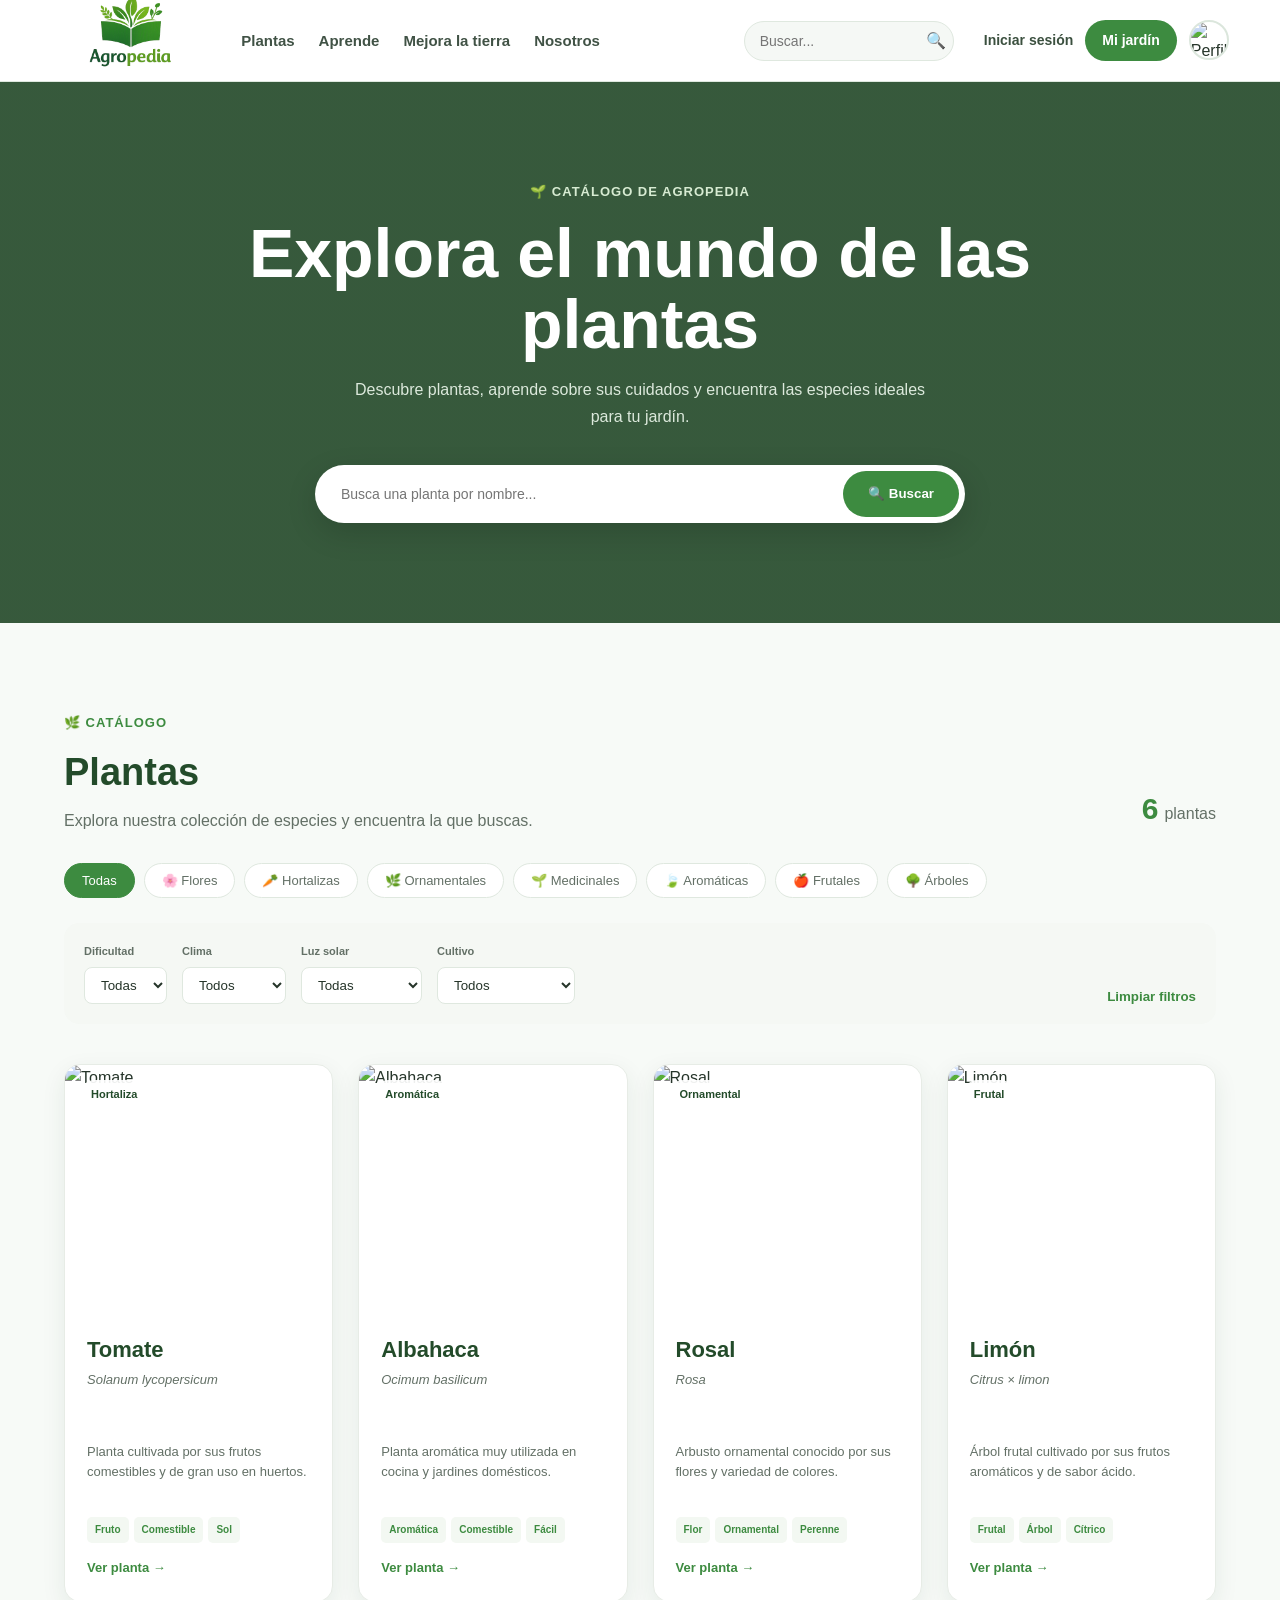
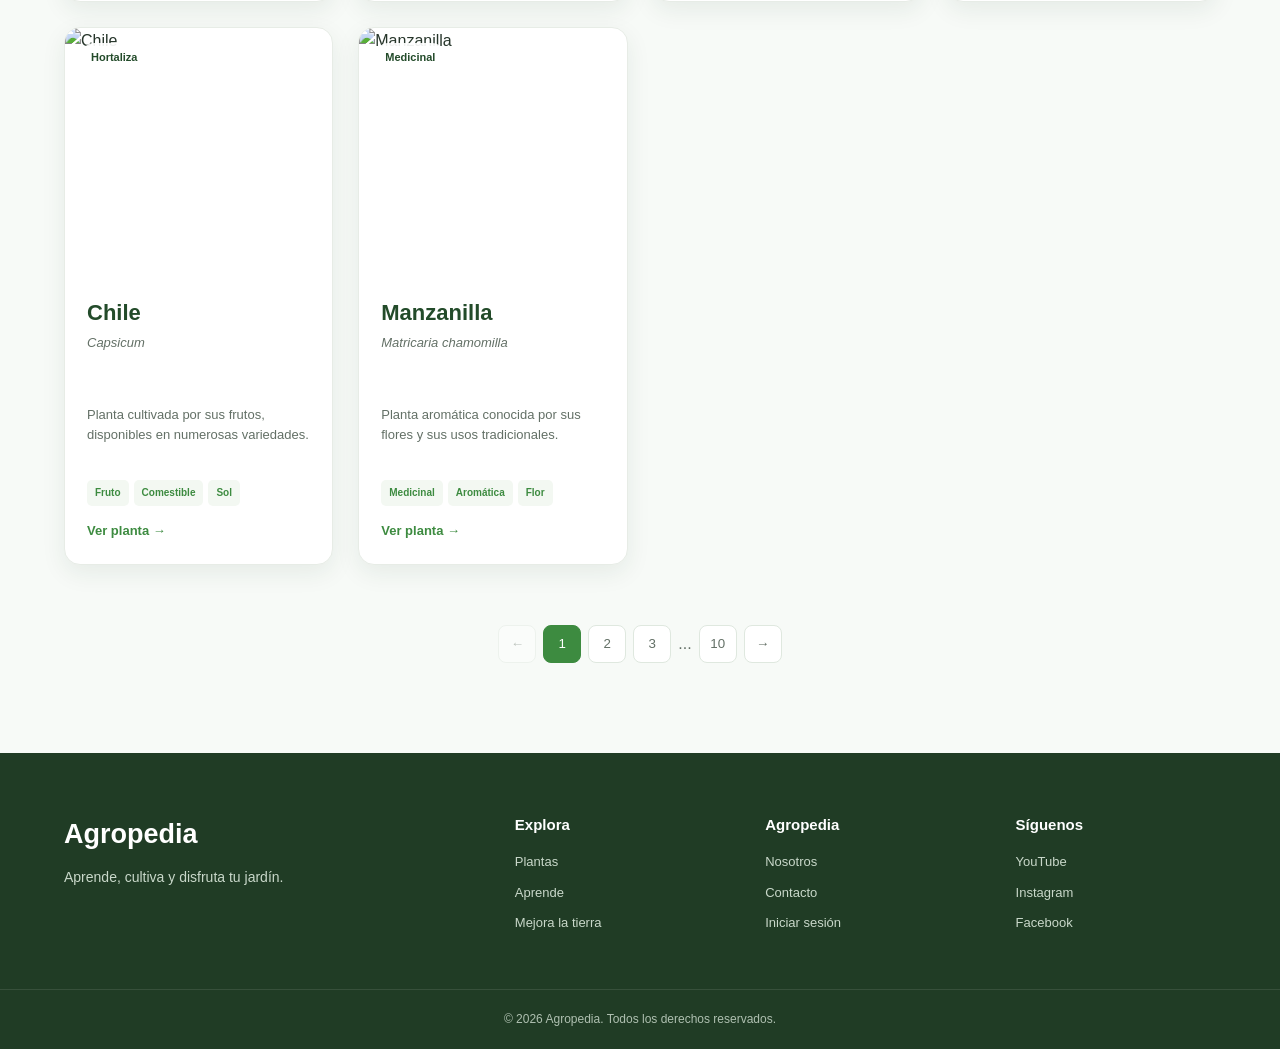
==== plantas.html @ c408614d "Primer commit - Agropedia" ====
<!DOCTYPE html>
<html lang="es">

<head>

    <meta charset="UTF-8">

    <meta name="viewport" content="width=device-width, initial-scale=1.0">

    <meta
        name="description"
        content="Explora el catálogo de plantas de Agropedia y descubre sus características, cuidados y formas de cultivo."
    >

    <title>Plantas | Agropedia</title>

    <link rel="stylesheet" href="css/style.css">
    <link rel="stylesheet" href="css/plantas.css">

</head>


<body>


    <!-- ==================================================
         NAVBAR
    =================================================== -->

    <header class="navbar">

        <div class="navbar-container">


            <!-- LOGO -->

            <a href="index.html" class="logo">

                <img
                    src="assets/images/logo.png"
                    alt="Agropedia"
                >

            </a>


            <!-- NAVEGACIÓN -->

            <nav class="main-navigation">

                <a
                    href="plantas.html"
                    class="active"
                >
                    Plantas
                </a>

                <a href="aprende.html">
                    Aprende
                </a>

                <a href="tierra.html">
                    Mejora la tierra
                </a>

                <a href="nosotros.html">
                    Nosotros
                </a>

            </nav>


            <!-- BUSCADOR -->

            <div class="search-container">

                <input
                    type="search"
                    id="searchInput"
                    placeholder="Buscar..."
                    aria-label="Buscar en Agropedia"
                >

                <button
                    type="button"
                    id="searchButton"
                >
                    🔍
                </button>

            </div>


            <!-- USUARIO -->

            <div class="user-navigation">

                <a
                    href="login.html"
                    class="login-button"
                >
                    Iniciar sesión
                </a>

                <a
                    href="mi-jardin.html"
                    class="garden-button"
                >
                    Mi jardín
                </a>

                <a
                    href="perfil.html"
                    class="user-profile"
                >

                    <img
                        src="assets/images/default-user.png"
                        alt="Perfil del usuario"
                    >

                </a>

            </div>


            <!-- MENÚ MÓVIL -->

            <button
                class="mobile-menu-button"
                id="mobileMenuButton"
                aria-label="Abrir menú"
            >
                ☰
            </button>


        </div>

    </header>



    <!-- ==================================================
         CONTENIDO PRINCIPAL
    =================================================== -->

    <main>


        <!-- ==================================================
             HERO
        =================================================== -->

        <section class="plants-hero">

            <div class="plants-hero-content">

                <span class="section-label">
                    🌱 Catálogo de Agropedia
                </span>

                <h1>
                    Explora el mundo de las plantas
                </h1>

                <p>
                    Descubre plantas, aprende sobre sus cuidados
                    y encuentra las especies ideales para tu jardín.
                </p>


                <!-- BUSCADOR PRINCIPAL -->

                <div class="plants-search">

                    <input
                        type="search"
                        id="plantSearch"
                        placeholder="Busca una planta por nombre..."
                        autocomplete="off"
                    >

                    <button
                        type="button"
                        id="plantSearchButton"
                    >
                        🔍 Buscar
                    </button>


                    <!-- RESULTADOS DEL AUTOCOMPLETADO -->

                    <div
                        class="search-suggestions"
                        id="searchSuggestions"
                    ></div>

                </div>

            </div>

        </section>



        <!-- ==================================================
             CATÁLOGO
        =================================================== -->

        <section class="plants-catalog section-container">


            <!-- ==================================================
                 ENCABEZADO
            =================================================== -->

            <div class="catalog-header">

                <div>

                    <span class="section-label">
                        🌿 Catálogo
                    </span>

                    <h2>
                        Plantas
                    </h2>

                    <p>
                        Explora nuestra colección de especies
                        y encuentra la que buscas.
                    </p>

                </div>


                <div class="plant-count">

                    <strong id="plantCount">
                        12
                    </strong>

                    <span>
                        plantas
                    </span>

                </div>

            </div>



            <!-- ==================================================
                 CATEGORÍAS
            =================================================== -->

            <div class="categories-container">

                <button
                    class="category-button active"
                    data-category="todas"
                >
                    Todas
                </button>

                <button
                    class="category-button"
                    data-category="flores"
                >
                    🌸 Flores
                </button>

                <button
                    class="category-button"
                    data-category="hortalizas"
                >
                    🥕 Hortalizas
                </button>

                <button
                    class="category-button"
                    data-category="ornamentales"
                >
                    🌿 Ornamentales
                </button>

                <button
                    class="category-button"
                    data-category="medicinales"
                >
                    🌱 Medicinales
                </button>

                <button
                    class="category-button"
                    data-category="aromaticas"
                >
                    🍃 Aromáticas
                </button>

                <button
                    class="category-button"
                    data-category="frutales"
                >
                    🍎 Frutales
                </button>

                <button
                    class="category-button"
                    data-category="arboles"
                >
                    🌳 Árboles
                </button>

            </div>



            <!-- ==================================================
                 FILTROS
            =================================================== -->

            <div class="filters-container">


                <div class="filter-group">

                    <label for="difficultyFilter">
                        Dificultad
                    </label>

                    <select id="difficultyFilter">

                        <option value="todas">
                            Todas
                        </option>

                        <option value="facil">
                            Fácil
                        </option>

                        <option value="media">
                            Media
                        </option>

                        <option value="dificil">
                            Difícil
                        </option>

                    </select>

                </div>


                <div class="filter-group">

                    <label for="climateFilter">
                        Clima
                    </label>

                    <select id="climateFilter">

                        <option value="todos">
                            Todos
                        </option>

                        <option value="calido">
                            Cálido
                        </option>

                        <option value="templado">
                            Templado
                        </option>

                        <option value="frio">
                            Frío
                        </option>

                    </select>

                </div>


                <div class="filter-group">

                    <label for="sunFilter">
                        Luz solar
                    </label>

                    <select id="sunFilter">

                        <option value="todas">
                            Todas
                        </option>

                        <option value="sol">
                            Sol directo
                        </option>

                        <option value="semisombra">
                            Semisombra
                        </option>

                        <option value="sombra">
                            Sombra
                        </option>

                    </select>

                </div>


                <div class="filter-group">

                    <label for="containerFilter">
                        Cultivo
                    </label>

                    <select id="containerFilter">

                        <option value="todos">
                            Todos
                        </option>

                        <option value="maceta">
                            Maceta
                        </option>

                        <option value="jardin">
                            Jardín
                        </option>

                        <option value="ambos">
                            Maceta y jardín
                        </option>

                    </select>

                </div>


                <button
                    type="button"
                    id="clearFilters"
                    class="clear-filters"
                >
                    Limpiar filtros
                </button>

            </div>



            <!-- ==================================================
                 GRID DE PLANTAS
            =================================================== -->

            <div
                class="plants-grid"
                id="plantsGrid"
            >


                <!-- TOMATE -->

                <article
                    class="plant-card"
                    data-category="hortalizas"
                    data-difficulty="media"
                    data-climate="calido"
                    data-sun="sol"
                    data-container="ambos"
                    data-name="tomate"
                >

                    <a href="planta.html?id=tomate">

                        <div class="plant-card-image">

                            <img
                                src="assets/images/plants/tomate.jpg"
                                alt="Tomate"
                                loading="lazy"
                            >

                            <span class="plant-card-category">
                                Hortaliza
                            </span>

                        </div>


                        <div class="plant-card-content">

                            <h3>
                                Tomate
                            </h3>

                            <p class="scientific-name">
                                <em>Solanum lycopersicum</em>
                            </p>

                            <p class="plant-card-description">
                                Planta cultivada por sus frutos
                                comestibles y de gran uso en huertos.
                            </p>


                            <div class="plant-tags">

                                <span>
                                    Fruto
                                </span>

                                <span>
                                    Comestible
                                </span>

                                <span>
                                    Sol
                                </span>

                            </div>


                            <span class="view-plant">
                                Ver planta →
                            </span>

                        </div>

                    </a>

                </article>



                <!-- ALBAHACA -->

                <article
                    class="plant-card"
                    data-category="aromaticas"
                    data-difficulty="facil"
                    data-climate="calido"
                    data-sun="sol"
                    data-container="ambos"
                    data-name="albahaca"
                >

                    <a href="planta.html?id=albahaca">

                        <div class="plant-card-image">

                            <img
                                src="assets/images/plants/albahaca.jpg"
                                alt="Albahaca"
                                loading="lazy"
                            >

                            <span class="plant-card-category">
                                Aromática
                            </span>

                        </div>


                        <div class="plant-card-content">

                            <h3>
                                Albahaca
                            </h3>

                            <p class="scientific-name">
                                <em>Ocimum basilicum</em>
                            </p>

                            <p class="plant-card-description">
                                Planta aromática muy utilizada
                                en cocina y jardines domésticos.
                            </p>


                            <div class="plant-tags">

                                <span>
                                    Aromática
                                </span>

                                <span>
                                    Comestible
                                </span>

                                <span>
                                    Fácil
                                </span>

                            </div>


                            <span class="view-plant">
                                Ver planta →
                            </span>

                        </div>

                    </a>

                </article>



                <!-- ROSAL -->

                <article
                    class="plant-card"
                    data-category="flores ornamentales"
                    data-difficulty="media"
                    data-climate="templado"
                    data-sun="sol"
                    data-container="ambos"
                    data-name="rosal"
                >

                    <a href="planta.html?id=rosal">

                        <div class="plant-card-image">

                            <img
                                src="assets/images/plants/rosal.jpg"
                                alt="Rosal"
                                loading="lazy"
                            >

                            <span class="plant-card-category">
                                Ornamental
                            </span>

                        </div>


                        <div class="plant-card-content">

                            <h3>
                                Rosal
                            </h3>

                            <p class="scientific-name">
                                <em>Rosa</em>
                            </p>

                            <p class="plant-card-description">
                                Arbusto ornamental conocido por
                                sus flores y variedad de colores.
                            </p>


                            <div class="plant-tags">

                                <span>
                                    Flor
                                </span>

                                <span>
                                    Ornamental
                                </span>

                                <span>
                                    Perenne
                                </span>

                            </div>


                            <span class="view-plant">
                                Ver planta →
                            </span>

                        </div>

                    </a>

                </article>



                <!-- LIMÓN -->

                <article
                    class="plant-card"
                    data-category="frutales arboles"
                    data-difficulty="media"
                    data-climate="calido"
                    data-sun="sol"
                    data-container="ambos"
                    data-name="limon"
                >

                    <a href="planta.html?id=limon">

                        <div class="plant-card-image">

                            <img
                                src="assets/images/plants/limon.jpg"
                                alt="Limón"
                                loading="lazy"
                            >

                            <span class="plant-card-category">
                                Frutal
                            </span>

                        </div>


                        <div class="plant-card-content">

                            <h3>
                                Limón
                            </h3>

                            <p class="scientific-name">
                                <em>Citrus × limon</em>
                            </p>

                            <p class="plant-card-description">
                                Árbol frutal cultivado por sus frutos
                                aromáticos y de sabor ácido.
                            </p>


                            <div class="plant-tags">

                                <span>
                                    Frutal
                                </span>

                                <span>
                                    Árbol
                                </span>

                                <span>
                                    Cítrico
                                </span>

                            </div>


                            <span class="view-plant">
                                Ver planta →
                            </span>

                        </div>

                    </a>

                </article>



                <!-- CHILE -->

                <article
                    class="plant-card"
                    data-category="hortalizas"
                    data-difficulty="media"
                    data-climate="calido"
                    data-sun="sol"
                    data-container="ambos"
                    data-name="chile"
                >

                    <a href="planta.html?id=chile">

                        <div class="plant-card-image">

                            <img
                                src="assets/images/plants/chile.jpg"
                                alt="Chile"
                                loading="lazy"
                            >

                            <span class="plant-card-category">
                                Hortaliza
                            </span>

                        </div>


                        <div class="plant-card-content">

                            <h3>
                                Chile
                            </h3>

                            <p class="scientific-name">
                                <em>Capsicum</em>
                            </p>

                            <p class="plant-card-description">
                                Planta cultivada por sus frutos,
                                disponibles en numerosas variedades.
                            </p>


                            <div class="plant-tags">

                                <span>
                                    Fruto
                                </span>

                                <span>
                                    Comestible
                                </span>

                                <span>
                                    Sol
                                </span>

                            </div>


                            <span class="view-plant">
                                Ver planta →
                            </span>

                        </div>

                    </a>

                </article>



                <!-- MANZANILLA -->

                <article
                    class="plant-card"
                    data-category="medicinales flores aromaticas"
                    data-difficulty="facil"
                    data-climate="templado"
                    data-sun="sol"
                    data-container="ambos"
                    data-name="manzanilla"
                >

                    <a href="planta.html?id=manzanilla">

                        <div class="plant-card-image">

                            <img
                                src="assets/images/plants/manzanilla.jpg"
                                alt="Manzanilla"
                                loading="lazy"
                            >

                            <span class="plant-card-category">
                                Medicinal
                            </span>

                        </div>


                        <div class="plant-card-content">

                            <h3>
                                Manzanilla
                            </h3>

                            <p class="scientific-name">
                                <em>Matricaria chamomilla</em>
                            </p>

                            <p class="plant-card-description">
                                Planta aromática conocida por sus
                                flores y sus usos tradicionales.
                            </p>


                            <div class="plant-tags">

                                <span>
                                    Medicinal
                                </span>

                                <span>
                                    Aromática
                                </span>

                                <span>
                                    Flor
                                </span>

                            </div>


                            <span class="view-plant">
                                Ver planta →
                            </span>

                        </div>

                    </a>

                </article>


            </div>



            <!-- ==================================================
                 SIN RESULTADOS
            =================================================== -->

            <div
                class="no-results"
                id="noResults"
            >

                <span>
                    🌱
                </span>

                <h3>
                    No encontramos plantas
                </h3>

                <p>
                    Intenta cambiar los filtros o realizar
                    una búsqueda diferente.
                </p>

            </div>



            <!-- ==================================================
                 PAGINACIÓN
            =================================================== -->

            <div class="pagination">

                <button
                    type="button"
                    disabled
                >
                    ←
                </button>

                <button
                    type="button"
                    class="active"
                >
                    1
                </button>

                <button
                    type="button"
                >
                    2
                </button>

                <button
                    type="button"
                >
                    3
                </button>

                <span>
                    ...
                </span>

                <button
                    type="button"
                >
                    10
                </button>

                <button
                    type="button"
                >
                    →
                </button>

            </div>


        </section>

    </main>



    <!-- ==================================================
         FOOTER
    =================================================== -->

    <footer class="footer">

        <div class="footer-container">


            <div class="footer-brand">

                <h3>
                    Agropedia
                </h3>

                <p>
                    Aprende, cultiva y disfruta tu jardín.
                </p>

            </div>


            <div class="footer-column">

                <h4>
                    Explora
                </h4>

                <a href="plantas.html">
                    Plantas
                </a>

                <a href="aprende.html">
                    Aprende
                </a>

                <a href="tierra.html">
                    Mejora la tierra
                </a>

            </div>


            <div class="footer-column">

                <h4>
                    Agropedia
                </h4>

                <a href="nosotros.html">
                    Nosotros
                </a>

                <a href="contacto.html">
                    Contacto
                </a>

                <a href="login.html">
                    Iniciar sesión
                </a>

            </div>


            <div class="footer-column">

                <h4>
                    Síguenos
                </h4>

                <a href="#">
                    YouTube
                </a>

                <a href="#">
                    Instagram
                </a>

                <a href="#">
                    Facebook
                </a>

            </div>


        </div>


        <div class="footer-bottom">

            <p>
                © 2026 Agropedia. Todos los derechos reservados.
            </p>

        </div>

    </footer>


    <script src="js/main.js"></script>
    <script src="js/plantas.js"></script>

</body>

</html>
---- css/style.css ----
/* ==================================================
   CONFIGURACIÓN GENERAL
================================================== */

* {
    margin: 0;
    padding: 0;
    box-sizing: border-box;
}

html {
    scroll-behavior: smooth;
}

body {
    font-family: Arial, Helvetica, sans-serif;

    background-color: #f7faf7;

    color: #26352a;

    line-height: 1.6;
}

a {
    text-decoration: none;
    color: inherit;
}

img {
    max-width: 100%;
    display: block;
}

button {
    font-family: inherit;
}


/* ==================================================
   VARIABLES
================================================== */

:root {

    --green-dark: #234b2a;

    --green: #3d8b40;

    --green-light: #eaf4e9;

    --green-soft: #f3f8f2;

    --text: #26352a;

    --text-light: #637066;

    --white: #ffffff;

    --border: #dfe8df;

    --shadow:
        0 8px 25px rgba(30, 70, 35, 0.08);

}


/* ==================================================
   CONTENEDOR
================================================== */

.section-container {

    width: 90%;

    max-width: 1250px;

    margin: auto;

}


/* ==================================================
   NAVBAR
================================================== */

.navbar {

    width: 100%;

    height: 82px;

    background-color: var(--white);

    border-bottom:
        1px solid var(--border);

    position: sticky;

    top: 0;

    z-index: 1000;

}

.navbar-container {

    width: 92%;

    max-width: 1450px;

    height: 100%;

    margin: auto;

    display: flex;

    align-items: center;

    gap: 30px;

}


/* LOGO */

.logo {

    flex-shrink: 0;

}

.logo img {

    width: 160px;

    height: auto;

}


/* NAVEGACIÓN */

.main-navigation {

    display: flex;

    align-items: center;

    gap: 24px;

}

.main-navigation a {

    color: #405245;

    font-size: 15px;

    font-weight: 600;

    white-space: nowrap;

    transition:
        color 0.2s ease;

}

.main-navigation a:hover {

    color: var(--green);

}


/* BUSCADOR */

.search-container {

    margin-left: auto;

    width: 210px;

    height: 40px;

    display: flex;

    align-items: center;

    background-color: #f5f8f5;

    border:
        1px solid var(--border);

    border-radius: 22px;

    overflow: hidden;

}

.search-container input {

    width: 100%;

    height: 100%;

    border: none;

    outline: none;

    background: transparent;

    padding: 0 15px;

    font-size: 14px;

}

.search-container button {

    width: 42px;

    height: 100%;

    border: none;

    background: transparent;

    cursor: pointer;

    font-size: 16px;

}


/* USUARIO */

.user-navigation {

    display: flex;

    align-items: center;

    gap: 12px;

}

.login-button {

    font-size: 14px;

    font-weight: 600;

    color: #3b503f;

    white-space: nowrap;

}

.login-button:hover {

    color: var(--green);

}

.garden-button {

    background-color: var(--green);

    color: white;

    padding:
        9px 17px;

    border-radius: 22px;

    font-size: 14px;

    font-weight: 600;

    white-space: nowrap;

    transition:
        background-color 0.2s ease;

}

.garden-button:hover {

    background-color: #2f7134;

}


/* FOTO DE USUARIO */

.user-profile {

    width: 40px;

    height: 40px;

    border-radius: 50%;

    overflow: hidden;

    border:
        2px solid #dbe6dc;

    flex-shrink: 0;

}

.user-profile img {

    width: 100%;

    height: 100%;

    object-fit: cover;

}


/* ==================================================
   HERO
================================================== */

.hero {

    min-height: 570px;

    display: flex;

    align-items: center;

    padding:
        80px 8%;

    background:
        linear-gradient(
            110deg,
            #eef6ed 0%,
            #f8fbf7 55%,
            #e5f0e3 100%
        );

}

.hero-content {

    max-width: 720px;

}

.hero-label {

    display: inline-block;

    color: var(--green);

    font-size: 14px;

    font-weight: 700;

    margin-bottom: 18px;

}

.hero h1 {

    font-size: clamp(
        42px,
        5vw,
        68px
    );

    line-height: 1.08;

    color: var(--green-dark);

    margin-bottom: 25px;

    letter-spacing: -1.5px;

}

.hero p {

    max-width: 650px;

    color: var(--text-light);

    font-size: 19px;

    line-height: 1.75;

    margin-bottom: 35px;

}

.hero-buttons {

    display: flex;

    gap: 15px;

}

.primary-button,
.secondary-button {

    display: inline-flex;

    align-items: center;

    justify-content: center;

    padding:
        13px 23px;

    border-radius: 28px;

    font-weight: 700;

    font-size: 15px;

}

.primary-button {

    background-color: var(--green);

    color: white;

}

.primary-button:hover {

    background-color: #2f7134;

}

.secondary-button {

    color: var(--green);

    border:
        1px solid var(--green);

    background-color: transparent;

}

.secondary-button:hover {

    background-color: var(--green-light);

}


/* ==================================================
   TÍTULOS DE SECCIÓN
================================================== */

.section-heading {

    text-align: center;

    max-width: 700px;

    margin:
        0 auto 45px;

}

.section-label {

    display: block;

    color: var(--green);

    font-size: 13px;

    font-weight: 800;

    text-transform: uppercase;

    letter-spacing: 1px;

    margin-bottom: 8px;

}

.section-heading h2 {

    color: var(--green-dark);

    font-size: 38px;

    line-height: 1.2;

    margin-bottom: 13px;

}

.section-heading p {

    color: var(--text-light);

    font-size: 16px;

}


/* ==================================================
   PLANTAS DE TEMPORADA
================================================== */

.seasonal-plants {

    padding:
        90px 0 70px;

}


/* CARRUSEL */

.plants-carousel {

    position: relative;

    display: flex;

    align-items: center;

}

.plants-carousel-track {

    width: 100%;

    display: grid;

    grid-template-columns:
        repeat(5, 1fr);

    gap: 18px;

}


/* TARJETA */

.plant-card {

    background-color: white;

    border:
        1px solid var(--border);

    border-radius: 16px;

    overflow: hidden;

    box-shadow: var(--shadow);

    transition:
        transform 0.25s ease,
        box-shadow 0.25s ease;

}

.plant-card:hover {

    transform:
        translateY(-5px);

    box-shadow:
        0 14px 30px
        rgba(30, 70, 35, 0.12);

}

.plant-image {

    height: 190px;

    position: relative;

    background-color: #e7eee6;

    overflow: hidden;

}

.plant-image img {

    width: 100%;

    height: 100%;

    object-fit: cover;

}


/* RANKING */

.plant-ranking {

    position: absolute;

    top: 12px;

    left: 12px;

    width: 34px;

    height: 34px;

    display: flex;

    align-items: center;

    justify-content: center;

    background-color: white;

    color: var(--green);

    border-radius: 50%;

    font-size: 13px;

    font-weight: 800;

    box-shadow:
        0 3px 10px
        rgba(0,0,0,0.12);

}


/* CONTENIDO TARJETA */

.plant-card-content {

    padding: 20px;

}

.plant-category {

    color: var(--green);

    font-size: 11px;

    font-weight: 800;

    text-transform: uppercase;

    letter-spacing: .5px;

}

.plant-card h3 {

    color: var(--green-dark);

    font-size: 22px;

    margin:
        5px 0 8px;

}

.plant-card p {

    color: var(--text-light);

    font-size: 13px;

    line-height: 1.55;

    min-height: 60px;

}

.plant-link {

    display: inline-block;

    margin-top: 12px;

    color: var(--green);

    font-size: 13px;

    font-weight: 700;

}


/* BOTONES CARRUSEL */

.carousel-button {

    position: absolute;

    z-index: 10;

    width: 42px;

    height: 42px;

    border: none;

    border-radius: 50%;

    background-color: white;

    color: var(--green-dark);

    box-shadow:
        0 5px 18px
        rgba(0,0,0,0.15);

    cursor: pointer;

    font-size: 28px;

    display: flex;

    align-items: center;

    justify-content: center;

}

.carousel-button:hover {

    background-color: var(--green);

    color: white;

}

.carousel-prev {

    left: -21px;

}

.carousel-next {

    right: -21px;

}


/* PIE CARRUSEL */

.carousel-footer {

    margin-top: 25px;

    display: flex;

    justify-content: center;

    align-items: center;

    gap: 20px;

    color: var(--text-light);

    font-size: 14px;

}

.carousel-indicators {

    display: flex;

    gap: 6px;

}

.carousel-indicators button {

    width: 7px;

    height: 7px;

    border: none;

    border-radius: 50%;

    background-color: #cdd9ce;

    cursor: pointer;

}

.carousel-indicators button.active {

    width: 22px;

    border-radius: 5px;

    background-color: var(--green);

}


/* ==================================================
   ESTACIÓN Y LUNA
================================================== */

.current-conditions {

    padding:
        30px 0 90px;

    display: grid;

    grid-template-columns:
        repeat(2, 1fr);

    gap: 25px;

}

.info-panel {

    min-height: 220px;

    display: flex;

    align-items: center;

    gap: 25px;

    padding: 35px;

    border-radius: 20px;

}

.season-panel {

    background:
        linear-gradient(
            135deg,
            #fff8df,
            #fffdf5
        );

}

.moon-panel {

    background:
        linear-gradient(
            135deg,
            #e9edf8,
            #f8f9fd
        );

}

.info-panel-icon {

    font-size: 55px;

    flex-shrink: 0;

}

.info-panel-content > span {

    font-size: 11px;

    font-weight: 800;

    color: var(--text-light);

    letter-spacing: 1px;

}

.info-panel h2 {

    margin:
        4px 0 8px;

    color: var(--green-dark);

    font-size: 28px;

}

.info-panel p {

    color: var(--text-light);

    font-size: 14px;

    margin-bottom: 12px;

}

.info-panel a {

    color: var(--green);

    font-size: 13px;

    font-weight: 700;

}

/* ==================================================
   CONSEJO DEL MOMENTO
================================================== */

.garden-advice-panel {

    grid-column: 1 / -1;

    display: grid;

    grid-template-columns:
        180px 1fr auto;

    align-items: center;

    gap: 30px;

    padding: 30px 35px;

    background:
        linear-gradient(
            135deg,
            var(--green-dark),
            var(--green)
        );

    color: white;

}


/* ==============================================
   HORA
============================================== */

.advice-time {

    display: flex;

    flex-direction: column;

    gap: 6px;

}

.advice-time #currentTime {

    font-size: 42px;

    font-weight: 700;

    line-height: 1;

}

.advice-time #timeOfDay {

    color: #d8e6d6;

    font-size: 13px;

}


/* ==============================================
   CONTENIDO DEL CONSEJO
============================================== */

.advice-content {

    border-left:
        1px solid
        rgba(255,255,255,.20);

    padding-left: 30px;

}

.advice-label {

    display: block;

    color: #c8d9c5;

    font-size: 10px;

    font-weight: 700;

    letter-spacing: 1.5px;

}

.advice-content h2 {

    margin:
        7px 0 8px;

    color: white;

    font-size: 24px;

}

.advice-content p {

    margin: 0;

    color: #dce8da;

    font-size: 13px;

    line-height: 1.6;

}


/* ==============================================
   CONTEXTO
============================================== */

.advice-context {

    display: flex;

    flex-direction: column;

    gap: 10px;

}

.advice-context span {

    padding:
        8px 12px;

    border-radius: 20px;

    background:
        rgba(255,255,255,.10);

    color: white;

    font-size: 11px;

    white-space: nowrap;

}


/* ==============================================
   RESPONSIVE
============================================== */

@media (max-width: 800px) {

    .garden-advice-panel {

        grid-template-columns: 1fr;

        gap: 20px;

    }


    .advice-content {

        border-left: none;

        border-top:
            1px solid
            rgba(255,255,255,.20);

        padding-left: 0;

        padding-top: 20px;

    }


    .advice-context {

        flex-direction: row;

        flex-wrap: wrap;

    }

}

/* ==================================================
   PLANTAS RECOMENDADAS
================================================== */

.recommended-plants {

    padding:
        20px 0 100px;

}

.plant-table-container {

    overflow-x: auto;

    border-radius: 15px;

    box-shadow: var(--shadow);

}

.plant-table {

    width: 100%;

    border-collapse: collapse;

    background-color: white;

}

.plant-table th {

    background-color: var(--green-dark);

    color: white;

    text-align: left;

    padding: 16px;

    font-size: 13px;

}

.plant-table td {

    padding: 17px 16px;

    border-bottom:
        1px solid #edf1ed;

    font-size: 14px;

    color: var(--text-light);

}

.plant-table tr:last-child td {

    border-bottom: none;

}

.plant-table td:first-child {

    font-weight: 700;

    color: var(--green-dark);

}

.plant-table td a {

    color: var(--green);

    font-weight: 700;

}


/* DIFICULTAD */

.difficulty {

    display: inline-block;

    padding:
        4px 10px;

    border-radius: 15px;

    font-size: 11px;

    font-weight: 700;

}

.difficulty.easy {

    background-color: #e5f3e5;

    color: #36723a;

}

.difficulty.medium {

    background-color: #fff2d9;

    color: #936b20;

}


/* ==================================================
   APRENDE
================================================== */

.learn-section {

    padding:
        90px 0;

    background-color: #edf5eb;

}

.learn-grid {

    display: grid;

    grid-template-columns:
        repeat(4, 1fr);

    gap: 20px;

}

.learn-card {

    padding: 30px;

    background-color: white;

    border-radius: 17px;

    box-shadow:
        0 5px 20px
        rgba(30,70,35,.05);

    transition:
        transform .2s ease;

}

.learn-card:hover {

    transform:
        translateY(-5px);

}

.learn-icon {

    font-size: 38px;

    margin-bottom: 15px;

}

.learn-card h3 {

    color: var(--green-dark);

    font-size: 21px;

    margin-bottom: 8px;

}

.learn-card p {

    color: var(--text-light);

    font-size: 14px;

    margin-bottom: 15px;

}

.learn-card span {

    color: var(--green);

    font-size: 13px;

    font-weight: 700;

}


/* ==================================================
   MEJORA LA TIERRA
================================================== */

.soil-section {

    padding:
        100px 0;

}

.soil-content {

    display: grid;

    grid-template-columns:
        1fr 1fr;

    gap: 70px;

    align-items: center;

}

.soil-text h2 {

    color: var(--green-dark);

    font-size: 42px;

    line-height: 1.2;

    margin:
        10px 0 20px;

}

.soil-text > p {

    color: var(--text-light);

    font-size: 17px;

    line-height: 1.7;

    margin-bottom: 25px;

}

.soil-features {

    display: grid;

    grid-template-columns:
        repeat(2, 1fr);

    gap: 10px;

    margin-bottom: 30px;

}

.soil-features span {

    color: #526356;

    font-size: 14px;

    font-weight: 600;

}

.soil-video {

    min-height: 350px;

}

.video-placeholder {

    width: 100%;

    height: 350px;

    display: flex;

    flex-direction: column;

    align-items: center;

    justify-content: center;

    background:
        linear-gradient(
            135deg,
            #dcebd9,
            #bcd3b9
        );

    border-radius: 20px;

    color: var(--green-dark);

}

.video-placeholder span {

    width: 70px;

    height: 70px;

    display: flex;

    align-items: center;

    justify-content: center;

    background-color: white;

    border-radius: 50%;

    font-size: 25px;

    padding-left: 4px;

    margin-bottom: 15px;

    box-shadow:
        0 5px 20px
        rgba(0,0,0,.1);

}


/* ==================================================
   FOOTER
================================================== */

.footer {

    background-color: #203c25;

    color: white;

    padding-top: 60px;

}

.footer-container {

    width: 90%;

    max-width: 1250px;

    margin: auto;

    display: grid;

    grid-template-columns:
        2fr repeat(3, 1fr);

    gap: 50px;

    padding-bottom: 55px;

}

.footer-brand h3 {

    font-size: 27px;

    margin-bottom: 10px;

}

.footer-brand p {

    color: #c9d8ca;

    font-size: 14px;

}

.footer-column {

    display: flex;

    flex-direction: column;

    gap: 10px;

}

.footer-column h4 {

    margin-bottom: 5px;

    font-size: 15px;

}

.footer-column a {

    color: #c9d8ca;

    font-size: 13px;

}

.footer-column a:hover {

    color: white;

}

.footer-bottom {

    border-top:
        1px solid
        rgba(255,255,255,.1);

    text-align: center;

    padding: 20px;

    color: #afc0b1;

    font-size: 12px;

}


/* ==================================================
   MENÚ MÓVIL
================================================== */

.mobile-menu-button {

    display: none;

    border: none;

    background: none;

    font-size: 25px;

    cursor: pointer;

}


/* ==================================================
   RESPONSIVE
================================================== */

@media (max-width: 1200px) {

    .main-navigation {

        gap: 15px;

    }

    .search-container {

        width: 170px;

    }

    .login-button {

        display: none;

    }

    .plants-carousel-track {

        grid-template-columns:
            repeat(3, 1fr);

    }

}


@media (max-width: 900px) {

    .main-navigation,
    .search-container,
    .user-navigation {

        display: none;

    }

    .mobile-menu-button {

        display: block;

        margin-left: auto;

    }

    .plants-carousel-track {

        grid-template-columns:
            repeat(2, 1fr);

    }

    .current-conditions {

        grid-template-columns: 1fr;

    }

    .learn-grid {

        grid-template-columns:
            repeat(2, 1fr);

    }

    .soil-content {

        grid-template-columns: 1fr;

        gap: 40px;

    }

}


@media (max-width: 600px) {

    .hero {

        min-height: 500px;

        padding:
            60px 7%;

    }

    .hero h1 {

        font-size: 40px;

    }

    .hero p {

        font-size: 16px;

    }

    .hero-buttons {

        flex-direction: column;

        align-items: flex-start;

    }

    .plants-carousel-track {

        grid-template-columns: 1fr;

    }

    .carousel-button {

        display: none;

    }

    .current-conditions {

        width: 86%;

    }

    .info-panel {

        flex-direction: column;

        align-items: flex-start;

    }

    .learn-grid {

        grid-template-columns: 1fr;

    }

    .soil-features {

        grid-template-columns: 1fr;

    }

    .footer-container {

        grid-template-columns: 1fr 1fr;

    }

}
---- css/plantas.css ----
/* ==================================================
   HERO
================================================== */

.plants-hero {

    background:
        linear-gradient(
            rgba(28, 67, 34, .88),
            rgba(28, 67, 34, .88)
        );

    color: white;

    padding:
        100px 20px;

    text-align: center;

}

.plants-hero-content {

    max-width: 850px;

    margin: auto;

}

.plants-hero .section-label {

    color: #d7ebd2;

}

.plants-hero h1 {

    font-size:
        clamp(40px, 6vw, 68px);

    line-height: 1.05;

    margin:
        15px 0;

}

.plants-hero p {

    max-width: 600px;

    margin:
        0 auto 35px;

    color: #dce9dc;

    line-height: 1.7;

}


/* ==================================================
   BUSCADOR
================================================== */

.plants-search {

    position: relative;

    display: flex;

    max-width: 650px;

    margin: auto;

    background: white;

    padding: 6px;

    border-radius: 50px;

    box-shadow:
        0 10px 30px
        rgba(0,0,0,.15);

}

.plants-search input {

    flex: 1;

    border: none;

    outline: none;

    padding:
        15px 20px;

    border-radius: 40px;

    font-size: 14px;

}

.plants-search button {

    border: none;

    background:
        var(--green);

    color: white;

    border-radius: 40px;

    padding:
        0 25px;

    font-weight: 700;

    cursor: pointer;

}


/* SUGERENCIAS */

.search-suggestions {

    position: absolute;

    top: calc(100% + 8px);

    left: 0;

    right: 0;

    background: white;

    border-radius: 12px;

    overflow: hidden;

    box-shadow:
        0 10px 30px
        rgba(0,0,0,.15);

    z-index: 20;

    display: none;

    text-align: left;

}

.search-suggestions.active {

    display: block;

}

.search-suggestion {

    display: flex;

    align-items: center;

    gap: 12px;

    padding: 12px 18px;

    color: var(--text);

    cursor: pointer;

}

.search-suggestion:hover {

    background:
        var(--green-soft);

}

.search-suggestion img {

    width: 45px;

    height: 45px;

    object-fit: cover;

    border-radius: 8px;

}


/* ==================================================
   CATÁLOGO
================================================== */

.plants-catalog {

    padding:
        90px 0;

}

.catalog-header {

    display: flex;

    justify-content: space-between;

    align-items: end;

    margin-bottom: 30px;

}

.catalog-header h2 {

    font-size: 38px;

    color: var(--green-dark);

    margin:
        5px 0;

}

.catalog-header p {

    color: var(--text-light);

}

.plant-count {

    display: flex;

    align-items: baseline;

    gap: 6px;

    color: var(--text-light);

}

.plant-count strong {

    font-size: 30px;

    color: var(--green);

}


/* ==================================================
   CATEGORÍAS
================================================== */

.categories-container {

    display: flex;

    flex-wrap: wrap;

    gap: 9px;

    margin-bottom: 25px;

}

.category-button {

    border:
        1px solid var(--border);

    background: white;

    color: var(--text-light);

    border-radius: 30px;

    padding:
        9px 17px;

    cursor: pointer;

    font-size: 13px;

    transition: .2s;

}

.category-button:hover {

    border-color:
        var(--green);

    color:
        var(--green);

}

.category-button.active {

    background:
        var(--green);

    border-color:
        var(--green);

    color: white;

}


/* ==================================================
   FILTROS
================================================== */

.filters-container {

    display: flex;

    flex-wrap: wrap;

    align-items: end;

    gap: 15px;

    padding:
        20px;

    background:
        #f5f8f4;

    border-radius: 15px;

    margin-bottom: 40px;

}

.filter-group {

    display: flex;

    flex-direction: column;

    gap: 6px;

}

.filter-group label {

    font-size: 11px;

    color: var(--text-light);

    font-weight: 700;

}

.filter-group select {

    border:
        1px solid var(--border);

    background: white;

    padding:
        9px 12px;

    border-radius: 8px;

    outline: none;

    color: var(--text);

}

.clear-filters {

    margin-left: auto;

    border: none;

    background: transparent;

    color: var(--green);

    font-weight: 700;

    cursor: pointer;

}


/* ==================================================
   GRID
================================================== */

.plants-grid {

    display: grid;

    grid-template-columns:
        repeat(4, 1fr);

    gap: 25px;

}


/* ==================================================
   TARJETA
================================================== */

.plant-card {

    background: white;

    border:
        1px solid #e7ece6;

    border-radius: 16px;

    overflow: hidden;

    transition:
        transform .25s,
        box-shadow .25s;

}

.plant-card:hover {

    transform:
        translateY(-6px);

    box-shadow:
        0 15px 35px
        rgba(30,70,35,.12);

}

.plant-card a {

    color: inherit;

    text-decoration: none;

}


/* IMAGEN */

.plant-card-image {

    position: relative;

    height: 240px;

    overflow: hidden;

}

.plant-card-image img {

    width: 100%;

    height: 100%;

    object-fit: cover;

    transition:
        transform .4s;

}

.plant-card:hover
.plant-card-image img {

    transform:
        scale(1.05);

}

.plant-card-category {

    position: absolute;

    top: 15px;

    left: 15px;

    padding:
        6px 11px;

    background:
        rgba(255,255,255,.92);

    color:
        var(--green-dark);

    border-radius: 20px;

    font-size: 11px;

    font-weight: 800;

}


/* CONTENIDO */

.plant-card-content {

    padding: 22px;

}

.plant-card h3 {

    color:
        var(--green-dark);

    font-size: 22px;

    margin-bottom: 3px;

}

.scientific-name {

    color:
        #8a948a;

    font-size: 12px;

    margin-bottom: 12px;

}

.plant-card-description {

    color:
        var(--text-light);

    font-size: 13px;

    line-height: 1.6;

    min-height: 63px;

}


/* TAGS */

.plant-card .plant-tags {

    display: flex;

    flex-wrap: wrap;

    gap: 5px;

    margin:
        15px 0;

}

.plant-card .plant-tags span {

    padding:
        5px 8px;

    background:
        var(--green-soft);

    color:
        var(--green);

    border-radius: 5px;

    font-size: 10px;

    font-weight: 700;

}


/* LINK */

.view-plant {

    display: block;

    color:
        var(--green);

    font-size: 13px;

    font-weight: 800;

}


/* ==================================================
   SIN RESULTADOS
================================================== */

.no-results {

    display: none;

    text-align: center;

    padding:
        70px 20px;

}

.no-results span {

    font-size: 50px;

}

.no-results h3 {

    color:
        var(--green-dark);

    margin:
        15px 0 5px;

}

.no-results p {

    color:
        var(--text-light);

}


/* ==================================================
   PAGINACIÓN
================================================== */

.pagination {

    display: flex;

    justify-content: center;

    align-items: center;

    gap: 7px;

    margin-top: 60px;

}

.pagination button {

    width: 38px;

    height: 38px;

    border:
        1px solid var(--border);

    background: white;

    border-radius: 8px;

    cursor: pointer;

    color:
        var(--text-light);

}

.pagination button.active {

    background:
        var(--green);

    border-color:
        var(--green);

    color: white;

}

.pagination button:disabled {

    opacity: .4;

    cursor: not-allowed;

}

.pagination span {

    color:
        var(--text-light);

}


/* ==================================================
   RESPONSIVE
================================================== */

@media (max-width: 1100px) {

    .plants-grid {

        grid-template-columns:
            repeat(3, 1fr);

    }

}

@media (max-width: 800px) {

    .plants-grid {

        grid-template-columns:
            repeat(2, 1fr);

    }

    .catalog-header {

        align-items: start;

    }

}

@media (max-width: 550px) {

    .plants-grid {

        grid-template-columns: 1fr;

    }

    .catalog-header {

        flex-direction: column;

        gap: 15px;

    }

    .plants-search {

        flex-direction: column;

        border-radius: 15px;

    }

    .plants-search button {

        padding: 13px;

    }

    .clear-filters {

        margin-left: 0;

    }

}
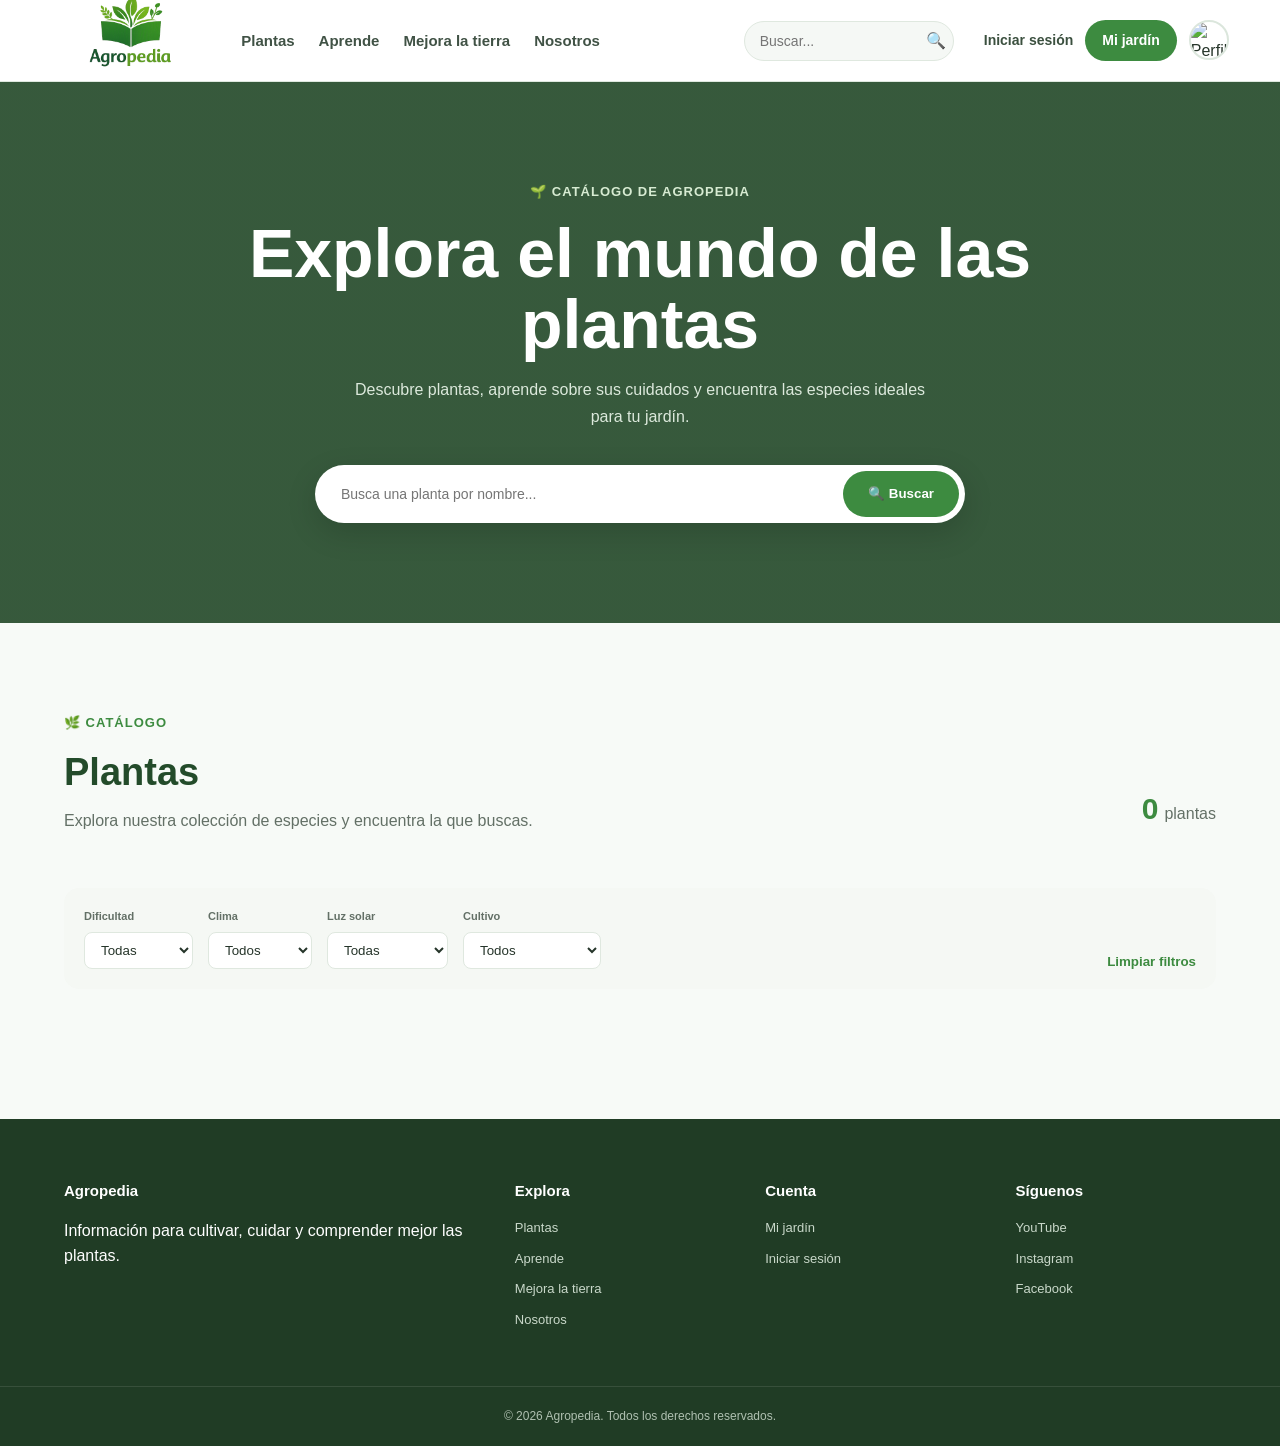
==== commit 8be7da77: "Preparar plantas.html para catálogo dinámico de Supabase" ====
--- a/plantas.html
+++ b/plantas.html
@@ -1,1099 +1,143 @@
 <!DOCTYPE html>
 <html lang="es">
+<head>
+<meta charset="UTF-8">
+<meta name="viewport" content="width=device-width, initial-scale=1.0">
+<meta name="description" content="Explora el catálogo de plantas de Agropedia y descubre sus características, cuidados y formas de cultivo.">
+<title>Plantas | Agropedia</title>
+<link rel="stylesheet" href="css/style.css">
+<link rel="stylesheet" href="css/plantas.css">
+</head>
+<body>
+<header class="navbar">
+<div class="navbar-container">
+<a href="index.html" class="logo"><img src="assets/images/logo.png" alt="Agropedia"></a>
+<nav class="main-navigation">
+<a href="plantas.html" class="active">Plantas</a>
+<a href="aprende.html">Aprende</a>
+<a href="tierra.html">Mejora la tierra</a>
+<a href="nosotros.html">Nosotros</a>
+</nav>
+<div class="search-container">
+<input type="search" id="searchInput" placeholder="Buscar..." aria-label="Buscar en Agropedia">
+<button type="button" id="searchButton">🔍</button>
+</div>
+<div class="user-navigation">
+<a href="login.html" class="login-button">Iniciar sesión</a>
+<a href="mi-jardin.html" class="garden-button">Mi jardín</a>
+<a href="perfil.html" class="user-profile"><img src="assets/images/default-user.png" alt="Perfil del usuario"></a>
+</div>
+<button class="mobile-menu-button" id="mobileMenuButton" aria-label="Abrir menú">☰</button>
+</div>
+</header>
 
-<head>
+<main>
+<section class="plants-hero">
+<div class="plants-hero-content">
+<span class="section-label">🌱 Catálogo de Agropedia</span>
+<h1>Explora el mundo de las plantas</h1>
+<p>Descubre plantas, aprende sobre sus cuidados y encuentra las especies ideales para tu jardín.</p>
+<div class="plants-search">
+<input type="search" id="plantSearch" placeholder="Busca una planta por nombre..." autocomplete="off">
+<button type="button" id="plantSearchButton">🔍 Buscar</button>
+<div class="search-suggestions" id="searchSuggestions"></div>
+</div>
+</div>
+</section>
 
-    <meta charset="UTF-8">
+<section class="plants-catalog section-container">
+<div class="catalog-header">
+<div>
+<span class="section-label">🌿 Catálogo</span>
+<h2>Plantas</h2>
+<p>Explora nuestra colección de especies y encuentra la que buscas.</p>
+</div>
+<div class="plant-count"><strong id="plantCount">0</strong><span>plantas</span></div>
+</div>
 
-    <meta name="viewport" content="width=device-width, initial-scale=1.0">
+<div class="categories-container"></div>
 
-    <meta
-        name="description"
-        content="Explora el catálogo de plantas de Agropedia y descubre sus características, cuidados y formas de cultivo."
-    >
+<div class="filters-container">
+<div class="filter-group">
+<label for="difficultyFilter">Dificultad</label>
+<select id="difficultyFilter">
+<option value="todas">Todas</option>
+<option value="facil">Fácil</option>
+<option value="media">Intermedio</option>
+<option value="dificil">Difícil</option>
+</select>
+</div>
+<div class="filter-group">
+<label for="climateFilter">Clima</label>
+<select id="climateFilter">
+<option value="todos">Todos</option>
+<option value="calido">Cálido</option>
+<option value="templado">Templado</option>
+<option value="frio">Frío</option>
+</select>
+</div>
+<div class="filter-group">
+<label for="sunFilter">Luz solar</label>
+<select id="sunFilter">
+<option value="todas">Todas</option>
+<option value="sol">Sol directo</option>
+<option value="semisombra">Semisombra</option>
+<option value="sombra">Sombra</option>
+</select>
+</div>
+<div class="filter-group">
+<label for="containerFilter">Cultivo</label>
+<select id="containerFilter">
+<option value="todos">Todos</option>
+<option value="maceta">Maceta</option>
+<option value="jardin">Jardín</option>
+<option value="ambos">Maceta y jardín</option>
+</select>
+</div>
+<button type="button" id="clearFilters" class="clear-filters">Limpiar filtros</button>
+</div>
 
-    <title>Plantas | Agropedia</title>
+<div class="plants-grid" id="plantsGrid"></div>
 
-    <link rel="stylesheet" href="css/style.css">
-    <link rel="stylesheet" href="css/plantas.css">
+<div class="no-results" id="noResults">
+<span>🌱</span>
+<h3>No encontramos plantas</h3>
+<p>Prueba con otro término o cambia los filtros.</p>
+</div>
+</section>
+</main>
 
-</head>
+<footer class="footer">
+<div class="footer-container">
+<div class="footer-column">
+<h4>Agropedia</h4>
+<p>Información para cultivar, cuidar y comprender mejor las plantas.</p>
+</div>
+<div class="footer-column">
+<h4>Explora</h4>
+<a href="plantas.html">Plantas</a>
+<a href="aprende.html">Aprende</a>
+<a href="tierra.html">Mejora la tierra</a>
+<a href="nosotros.html">Nosotros</a>
+</div>
+<div class="footer-column">
+<h4>Cuenta</h4>
+<a href="mi-jardin.html">Mi jardín</a>
+<a href="login.html">Iniciar sesión</a>
+</div>
+<div class="footer-column">
+<h4>Síguenos</h4>
+<a href="#">YouTube</a>
+<a href="#">Instagram</a>
+<a href="#">Facebook</a>
+</div>
+</div>
+<div class="footer-bottom"><p>© 2026 Agropedia. Todos los derechos reservados.</p></div>
+</footer>
 
-
-<body>
-
-
-    <!-- ==================================================
-         NAVBAR
-    =================================================== -->
-
-    <header class="navbar">
-
-        <div class="navbar-container">
-
-
-            <!-- LOGO -->
-
-            <a href="index.html" class="logo">
-
-                <img
-                    src="assets/images/logo.png"
-                    alt="Agropedia"
-                >
-
-            </a>
-
-
-            <!-- NAVEGACIÓN -->
-
-            <nav class="main-navigation">
-
-                <a
-                    href="plantas.html"
-                    class="active"
-                >
-                    Plantas
-                </a>
-
-                <a href="aprende.html">
-                    Aprende
-                </a>
-
-                <a href="tierra.html">
-                    Mejora la tierra
-                </a>
-
-                <a href="nosotros.html">
-                    Nosotros
-                </a>
-
-            </nav>
-
-
-            <!-- BUSCADOR -->
-
-            <div class="search-container">
-
-                <input
-                    type="search"
-                    id="searchInput"
-                    placeholder="Buscar..."
-                    aria-label="Buscar en Agropedia"
-                >
-
-                <button
-                    type="button"
-                    id="searchButton"
-                >
-                    🔍
-                </button>
-
-            </div>
-
-
-            <!-- USUARIO -->
-
-            <div class="user-navigation">
-
-                <a
-                    href="login.html"
-                    class="login-button"
-                >
-                    Iniciar sesión
-                </a>
-
-                <a
-                    href="mi-jardin.html"
-                    class="garden-button"
-                >
-                    Mi jardín
-                </a>
-
-                <a
-                    href="perfil.html"
-                    class="user-profile"
-                >
-
-                    <img
-                        src="assets/images/default-user.png"
-                        alt="Perfil del usuario"
-                    >
-
-                </a>
-
-            </div>
-
-
-            <!-- MENÚ MÓVIL -->
-
-            <button
-                class="mobile-menu-button"
-                id="mobileMenuButton"
-                aria-label="Abrir menú"
-            >
-                ☰
-            </button>
-
-
-        </div>
-
-    </header>
-
-
-
-    <!-- ==================================================
-         CONTENIDO PRINCIPAL
-    =================================================== -->
-
-    <main>
-
-
-        <!-- ==================================================
-             HERO
-        =================================================== -->
-
-        <section class="plants-hero">
-
-            <div class="plants-hero-content">
-
-                <span class="section-label">
-                    🌱 Catálogo de Agropedia
-                </span>
-
-                <h1>
-                    Explora el mundo de las plantas
-                </h1>
-
-                <p>
-                    Descubre plantas, aprende sobre sus cuidados
-                    y encuentra las especies ideales para tu jardín.
-                </p>
-
-
-                <!-- BUSCADOR PRINCIPAL -->
-
-                <div class="plants-search">
-
-                    <input
-                        type="search"
-                        id="plantSearch"
-                        placeholder="Busca una planta por nombre..."
-                        autocomplete="off"
-                    >
-
-                    <button
-                        type="button"
-                        id="plantSearchButton"
-                    >
-                        🔍 Buscar
-                    </button>
-
-
-                    <!-- RESULTADOS DEL AUTOCOMPLETADO -->
-
-                    <div
-                        class="search-suggestions"
-                        id="searchSuggestions"
-                    ></div>
-
-                </div>
-
-            </div>
-
-        </section>
-
-
-
-        <!-- ==================================================
-             CATÁLOGO
-        =================================================== -->
-
-        <section class="plants-catalog section-container">
-
-
-            <!-- ==================================================
-                 ENCABEZADO
-            =================================================== -->
-
-            <div class="catalog-header">
-
-                <div>
-
-                    <span class="section-label">
-                        🌿 Catálogo
-                    </span>
-
-                    <h2>
-                        Plantas
-                    </h2>
-
-                    <p>
-                        Explora nuestra colección de especies
-                        y encuentra la que buscas.
-                    </p>
-
-                </div>
-
-
-                <div class="plant-count">
-
-                    <strong id="plantCount">
-                        12
-                    </strong>
-
-                    <span>
-                        plantas
-                    </span>
-
-                </div>
-
-            </div>
-
-
-
-            <!-- ==================================================
-                 CATEGORÍAS
-            =================================================== -->
-
-            <div class="categories-container">
-
-                <button
-                    class="category-button active"
-                    data-category="todas"
-                >
-                    Todas
-                </button>
-
-                <button
-                    class="category-button"
-                    data-category="flores"
-                >
-                    🌸 Flores
-                </button>
-
-                <button
-                    class="category-button"
-                    data-category="hortalizas"
-                >
-                    🥕 Hortalizas
-                </button>
-
-                <button
-                    class="category-button"
-                    data-category="ornamentales"
-                >
-                    🌿 Ornamentales
-                </button>
-
-                <button
-                    class="category-button"
-                    data-category="medicinales"
-                >
-                    🌱 Medicinales
-                </button>
-
-                <button
-                    class="category-button"
-                    data-category="aromaticas"
-                >
-                    🍃 Aromáticas
-                </button>
-
-                <button
-                    class="category-button"
-                    data-category="frutales"
-                >
-                    🍎 Frutales
-                </button>
-
-                <button
-                    class="category-button"
-                    data-category="arboles"
-                >
-                    🌳 Árboles
-                </button>
-
-            </div>
-
-
-
-            <!-- ==================================================
-                 FILTROS
-            =================================================== -->
-
-            <div class="filters-container">
-
-
-                <div class="filter-group">
-
-                    <label for="difficultyFilter">
-                        Dificultad
-                    </label>
-
-                    <select id="difficultyFilter">
-
-                        <option value="todas">
-                            Todas
-                        </option>
-
-                        <option value="facil">
-                            Fácil
-                        </option>
-
-                        <option value="media">
-                            Media
-                        </option>
-
-                        <option value="dificil">
-                            Difícil
-                        </option>
-
-                    </select>
-
-                </div>
-
-
-                <div class="filter-group">
-
-                    <label for="climateFilter">
-                        Clima
-                    </label>
-
-                    <select id="climateFilter">
-
-                        <option value="todos">
-                            Todos
-                        </option>
-
-                        <option value="calido">
-                            Cálido
-                        </option>
-
-                        <option value="templado">
-                            Templado
-                        </option>
-
-                        <option value="frio">
-                            Frío
-                        </option>
-
-                    </select>
-
-                </div>
-
-
-                <div class="filter-group">
-
-                    <label for="sunFilter">
-                        Luz solar
-                    </label>
-
-                    <select id="sunFilter">
-
-                        <option value="todas">
-                            Todas
-                        </option>
-
-                        <option value="sol">
-                            Sol directo
-                        </option>
-
-                        <option value="semisombra">
-                            Semisombra
-                        </option>
-
-                        <option value="sombra">
-                            Sombra
-                        </option>
-
-                    </select>
-
-                </div>
-
-
-                <div class="filter-group">
-
-                    <label for="containerFilter">
-                        Cultivo
-                    </label>
-
-                    <select id="containerFilter">
-
-                        <option value="todos">
-                            Todos
-                        </option>
-
-                        <option value="maceta">
-                            Maceta
-                        </option>
-
-                        <option value="jardin">
-                            Jardín
-                        </option>
-
-                        <option value="ambos">
-                            Maceta y jardín
-                        </option>
-
-                    </select>
-
-                </div>
-
-
-                <button
-                    type="button"
-                    id="clearFilters"
-                    class="clear-filters"
-                >
-                    Limpiar filtros
-                </button>
-
-            </div>
-
-
-
-            <!-- ==================================================
-                 GRID DE PLANTAS
-            =================================================== -->
-
-            <div
-                class="plants-grid"
-                id="plantsGrid"
-            >
-
-
-                <!-- TOMATE -->
-
-                <article
-                    class="plant-card"
-                    data-category="hortalizas"
-                    data-difficulty="media"
-                    data-climate="calido"
-                    data-sun="sol"
-                    data-container="ambos"
-                    data-name="tomate"
-                >
-
-                    <a href="planta.html?id=tomate">
-
-                        <div class="plant-card-image">
-
-                            <img
-                                src="assets/images/plants/tomate.jpg"
-                                alt="Tomate"
-                                loading="lazy"
-                            >
-
-                            <span class="plant-card-category">
-                                Hortaliza
-                            </span>
-
-                        </div>
-
-
-                        <div class="plant-card-content">
-
-                            <h3>
-                                Tomate
-                            </h3>
-
-                            <p class="scientific-name">
-                                <em>Solanum lycopersicum</em>
-                            </p>
-
-                            <p class="plant-card-description">
-                                Planta cultivada por sus frutos
-                                comestibles y de gran uso en huertos.
-                            </p>
-
-
-                            <div class="plant-tags">
-
-                                <span>
-                                    Fruto
-                                </span>
-
-                                <span>
-                                    Comestible
-                                </span>
-
-                                <span>
-                                    Sol
-                                </span>
-
-                            </div>
-
-
-                            <span class="view-plant">
-                                Ver planta →
-                            </span>
-
-                        </div>
-
-                    </a>
-
-                </article>
-
-
-
-                <!-- ALBAHACA -->
-
-                <article
-                    class="plant-card"
-                    data-category="aromaticas"
-                    data-difficulty="facil"
-                    data-climate="calido"
-                    data-sun="sol"
-                    data-container="ambos"
-                    data-name="albahaca"
-                >
-
-                    <a href="planta.html?id=albahaca">
-
-                        <div class="plant-card-image">
-
-                            <img
-                                src="assets/images/plants/albahaca.jpg"
-                                alt="Albahaca"
-                                loading="lazy"
-                            >
-
-                            <span class="plant-card-category">
-                                Aromática
-                            </span>
-
-                        </div>
-
-
-                        <div class="plant-card-content">
-
-                            <h3>
-                                Albahaca
-                            </h3>
-
-                            <p class="scientific-name">
-                                <em>Ocimum basilicum</em>
-                            </p>
-
-                            <p class="plant-card-description">
-                                Planta aromática muy utilizada
-                                en cocina y jardines domésticos.
-                            </p>
-
-
-                            <div class="plant-tags">
-
-                                <span>
-                                    Aromática
-                                </span>
-
-                                <span>
-                                    Comestible
-                                </span>
-
-                                <span>
-                                    Fácil
-                                </span>
-
-                            </div>
-
-
-                            <span class="view-plant">
-                                Ver planta →
-                            </span>
-
-                        </div>
-
-                    </a>
-
-                </article>
-
-
-
-                <!-- ROSAL -->
-
-                <article
-                    class="plant-card"
-                    data-category="flores ornamentales"
-                    data-difficulty="media"
-                    data-climate="templado"
-                    data-sun="sol"
-                    data-container="ambos"
-                    data-name="rosal"
-                >
-
-                    <a href="planta.html?id=rosal">
-
-                        <div class="plant-card-image">
-
-                            <img
-                                src="assets/images/plants/rosal.jpg"
-                                alt="Rosal"
-                                loading="lazy"
-                            >
-
-                            <span class="plant-card-category">
-                                Ornamental
-                            </span>
-
-                        </div>
-
-
-                        <div class="plant-card-content">
-
-                            <h3>
-                                Rosal
-                            </h3>
-
-                            <p class="scientific-name">
-                                <em>Rosa</em>
-                            </p>
-
-                            <p class="plant-card-description">
-                                Arbusto ornamental conocido por
-                                sus flores y variedad de colores.
-                            </p>
-
-
-                            <div class="plant-tags">
-
-                                <span>
-                                    Flor
-                                </span>
-
-                                <span>
-                                    Ornamental
-                                </span>
-
-                                <span>
-                                    Perenne
-                                </span>
-
-                            </div>
-
-
-                            <span class="view-plant">
-                                Ver planta →
-                            </span>
-
-                        </div>
-
-                    </a>
-
-                </article>
-
-
-
-                <!-- LIMÓN -->
-
-                <article
-                    class="plant-card"
-                    data-category="frutales arboles"
-                    data-difficulty="media"
-                    data-climate="calido"
-                    data-sun="sol"
-                    data-container="ambos"
-                    data-name="limon"
-                >
-
-                    <a href="planta.html?id=limon">
-
-                        <div class="plant-card-image">
-
-                            <img
-                                src="assets/images/plants/limon.jpg"
-                                alt="Limón"
-                                loading="lazy"
-                            >
-
-                            <span class="plant-card-category">
-                                Frutal
-                            </span>
-
-                        </div>
-
-
-                        <div class="plant-card-content">
-
-                            <h3>
-                                Limón
-                            </h3>
-
-                            <p class="scientific-name">
-                                <em>Citrus × limon</em>
-                            </p>
-
-                            <p class="plant-card-description">
-                                Árbol frutal cultivado por sus frutos
-                                aromáticos y de sabor ácido.
-                            </p>
-
-
-                            <div class="plant-tags">
-
-                                <span>
-                                    Frutal
-                                </span>
-
-                                <span>
-                                    Árbol
-                                </span>
-
-                                <span>
-                                    Cítrico
-                                </span>
-
-                            </div>
-
-
-                            <span class="view-plant">
-                                Ver planta →
-                            </span>
-
-                        </div>
-
-                    </a>
-
-                </article>
-
-
-
-                <!-- CHILE -->
-
-                <article
-                    class="plant-card"
-                    data-category="hortalizas"
-                    data-difficulty="media"
-                    data-climate="calido"
-                    data-sun="sol"
-                    data-container="ambos"
-                    data-name="chile"
-                >
-
-                    <a href="planta.html?id=chile">
-
-                        <div class="plant-card-image">
-
-                            <img
-                                src="assets/images/plants/chile.jpg"
-                                alt="Chile"
-                                loading="lazy"
-                            >
-
-                            <span class="plant-card-category">
-                                Hortaliza
-                            </span>
-
-                        </div>
-
-
-                        <div class="plant-card-content">
-
-                            <h3>
-                                Chile
-                            </h3>
-
-                            <p class="scientific-name">
-                                <em>Capsicum</em>
-                            </p>
-
-                            <p class="plant-card-description">
-                                Planta cultivada por sus frutos,
-                                disponibles en numerosas variedades.
-                            </p>
-
-
-                            <div class="plant-tags">
-
-                                <span>
-                                    Fruto
-                                </span>
-
-                                <span>
-                                    Comestible
-                                </span>
-
-                                <span>
-                                    Sol
-                                </span>
-
-                            </div>
-
-
-                            <span class="view-plant">
-                                Ver planta →
-                            </span>
-
-                        </div>
-
-                    </a>
-
-                </article>
-
-
-
-                <!-- MANZANILLA -->
-
-                <article
-                    class="plant-card"
-                    data-category="medicinales flores aromaticas"
-                    data-difficulty="facil"
-                    data-climate="templado"
-                    data-sun="sol"
-                    data-container="ambos"
-                    data-name="manzanilla"
-                >
-
-                    <a href="planta.html?id=manzanilla">
-
-                        <div class="plant-card-image">
-
-                            <img
-                                src="assets/images/plants/manzanilla.jpg"
-                                alt="Manzanilla"
-                                loading="lazy"
-                            >
-
-                            <span class="plant-card-category">
-                                Medicinal
-                            </span>
-
-                        </div>
-
-
-                        <div class="plant-card-content">
-
-                            <h3>
-                                Manzanilla
-                            </h3>
-
-                            <p class="scientific-name">
-                                <em>Matricaria chamomilla</em>
-                            </p>
-
-                            <p class="plant-card-description">
-                                Planta aromática conocida por sus
-                                flores y sus usos tradicionales.
-                            </p>
-
-
-                            <div class="plant-tags">
-
-                                <span>
-                                    Medicinal
-                                </span>
-
-                                <span>
-                                    Aromática
-                                </span>
-
-                                <span>
-                                    Flor
-                                </span>
-
-                            </div>
-
-
-                            <span class="view-plant">
-                                Ver planta →
-                            </span>
-
-                        </div>
-
-                    </a>
-
-                </article>
-
-
-            </div>
-
-
-
-            <!-- ==================================================
-                 SIN RESULTADOS
-            =================================================== -->
-
-            <div
-                class="no-results"
-                id="noResults"
-            >
-
-                <span>
-                    🌱
-                </span>
-
-                <h3>
-                    No encontramos plantas
-                </h3>
-
-                <p>
-                    Intenta cambiar los filtros o realizar
-                    una búsqueda diferente.
-                </p>
-
-            </div>
-
-
-
-            <!-- ==================================================
-                 PAGINACIÓN
-            =================================================== -->
-
-            <div class="pagination">
-
-                <button
-                    type="button"
-                    disabled
-                >
-                    ←
-                </button>
-
-                <button
-                    type="button"
-                    class="active"
-                >
-                    1
-                </button>
-
-                <button
-                    type="button"
-                >
-                    2
-                </button>
-
-                <button
-                    type="button"
-                >
-                    3
-                </button>
-
-                <span>
-                    ...
-                </span>
-
-                <button
-                    type="button"
-                >
-                    10
-                </button>
-
-                <button
-                    type="button"
-                >
-                    →
-                </button>
-
-            </div>
-
-
-        </section>
-
-    </main>
-
-
-
-    <!-- ==================================================
-         FOOTER
-    =================================================== -->
-
-    <footer class="footer">
-
-        <div class="footer-container">
-
-
-            <div class="footer-brand">
-
-                <h3>
-                    Agropedia
-                </h3>
-
-                <p>
-                    Aprende, cultiva y disfruta tu jardín.
-                </p>
-
-            </div>
-
-
-            <div class="footer-column">
-
-                <h4>
-                    Explora
-                </h4>
-
-                <a href="plantas.html">
-                    Plantas
-                </a>
-
-                <a href="aprende.html">
-                    Aprende
-                </a>
-
-                <a href="tierra.html">
-                    Mejora la tierra
-                </a>
-
-            </div>
-
-
-            <div class="footer-column">
-
-                <h4>
-                    Agropedia
-                </h4>
-
-                <a href="nosotros.html">
-                    Nosotros
-                </a>
-
-                <a href="contacto.html">
-                    Contacto
-                </a>
-
-                <a href="login.html">
-                    Iniciar sesión
-                </a>
-
-            </div>
-
-
-            <div class="footer-column">
-
-                <h4>
-                    Síguenos
-                </h4>
-
-                <a href="#">
-                    YouTube
-                </a>
-
-                <a href="#">
-                    Instagram
-                </a>
-
-                <a href="#">
-                    Facebook
-                </a>
-
-            </div>
-
-
-        </div>
-
-
-        <div class="footer-bottom">
-
-            <p>
-                © 2026 Agropedia. Todos los derechos reservados.
-            </p>
-
-        </div>
-
-    </footer>
-
-
-    <script src="js/main.js"></script>
-    <script src="js/plantas.js"></script>
-
+<script src="https://cdn.jsdelivr.net/npm/@supabase/supabase-js@2"></script>
+<script src="js/supabase.js"></script>
+<script src="js/main.js"></script>
+<script src="js/plantas.js"></script>
 </body>
-
-</html>+</html>
